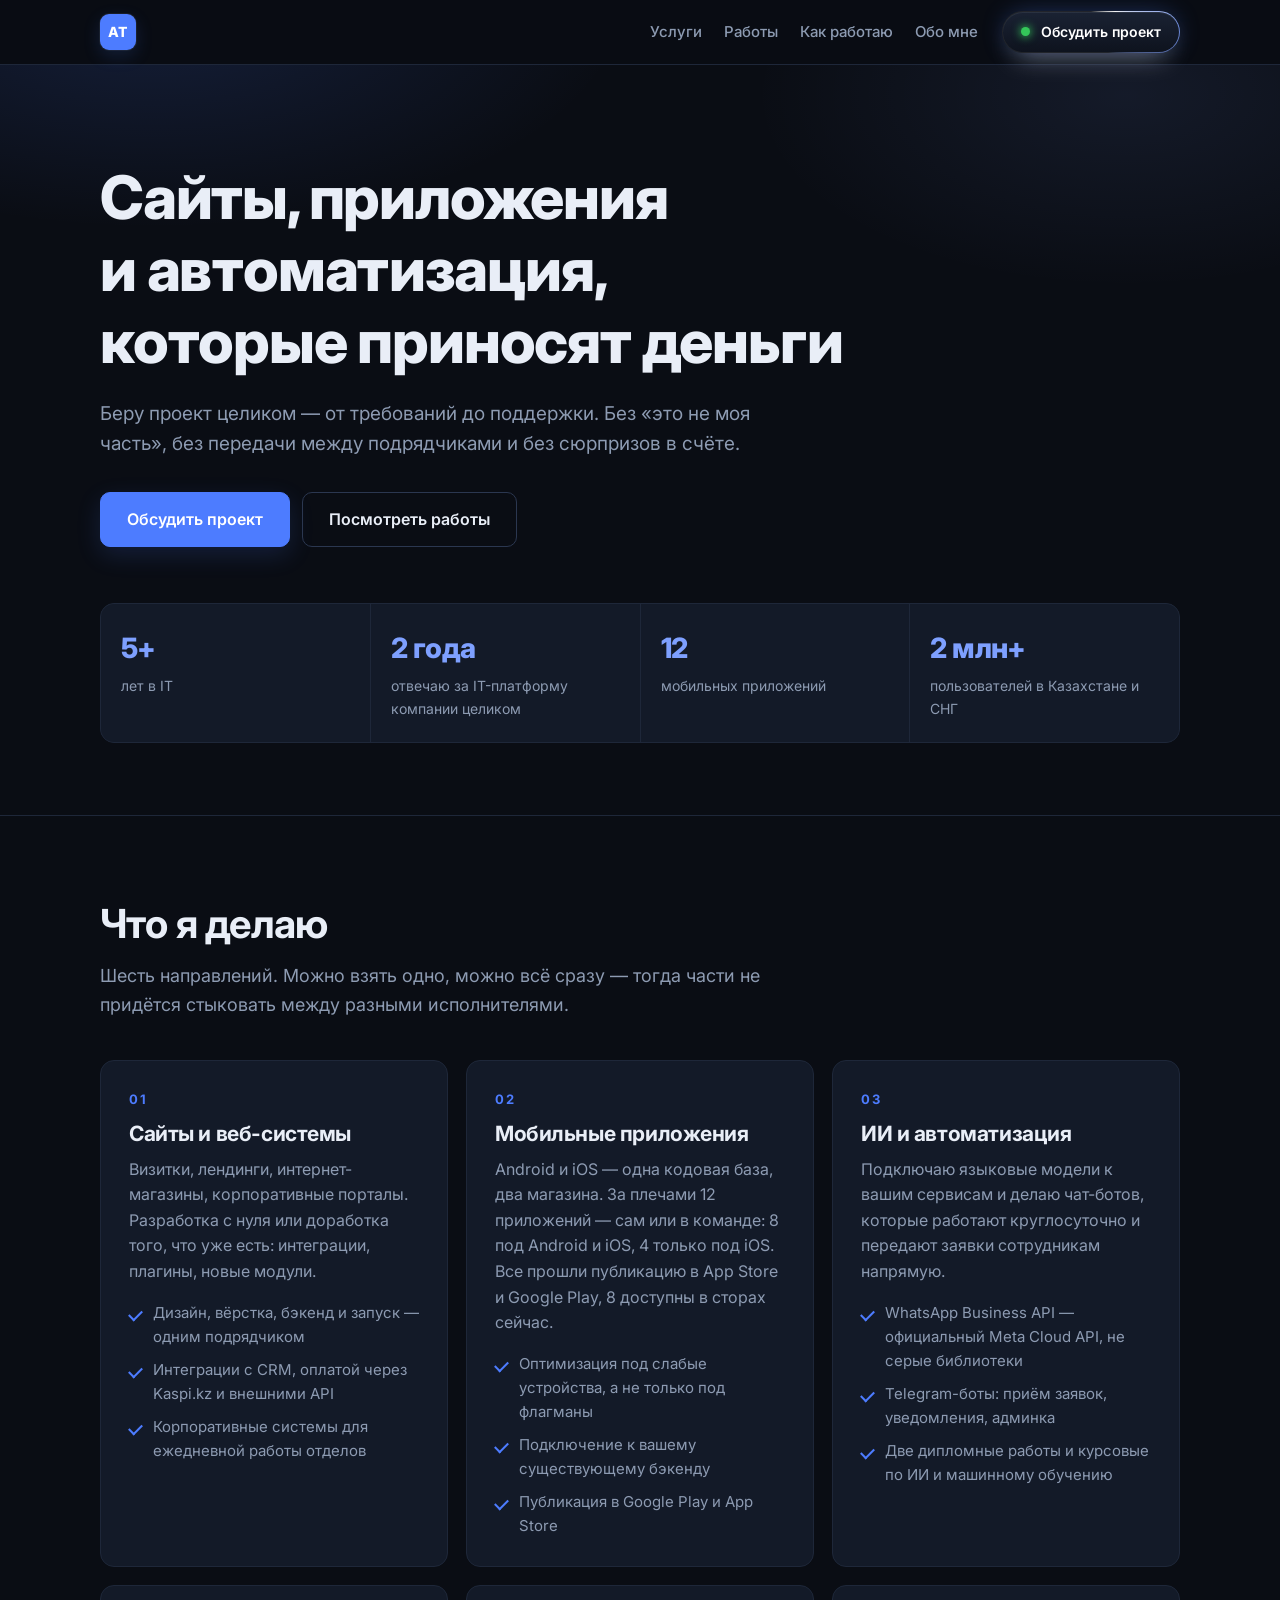
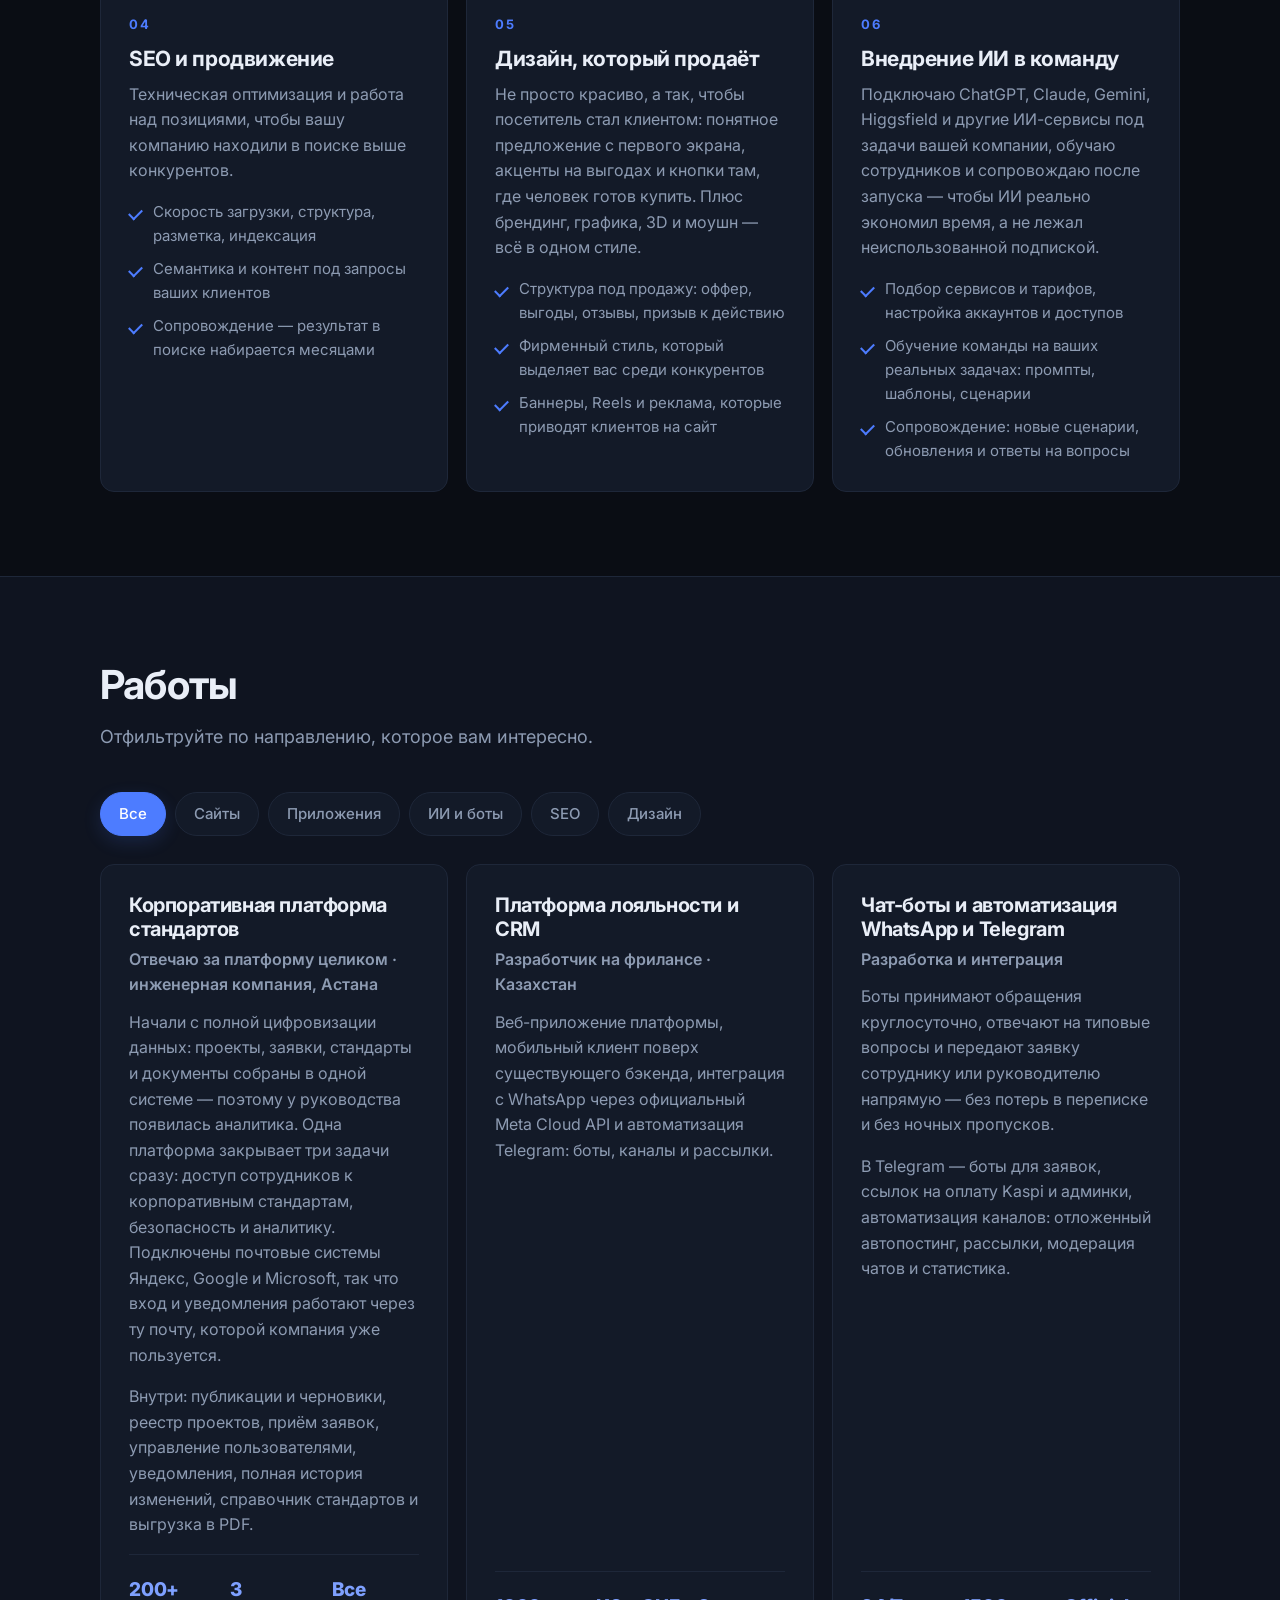
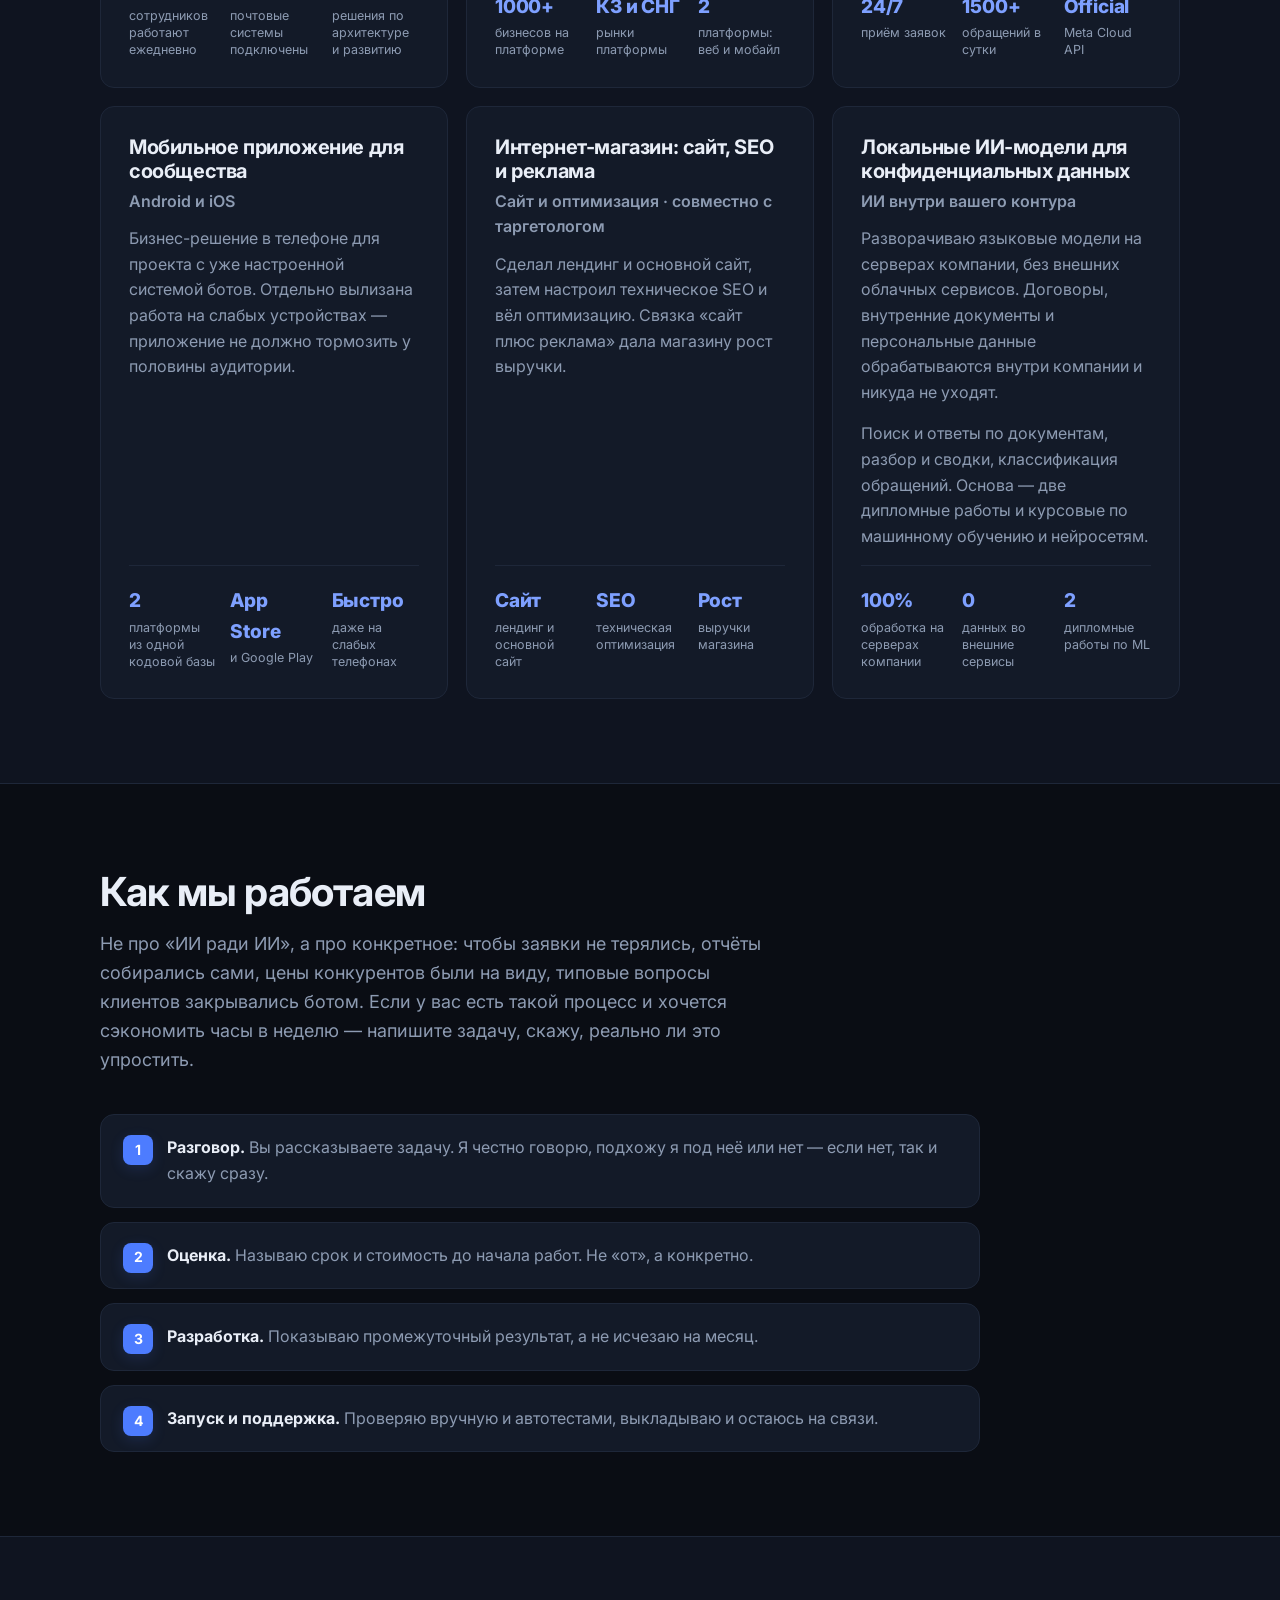
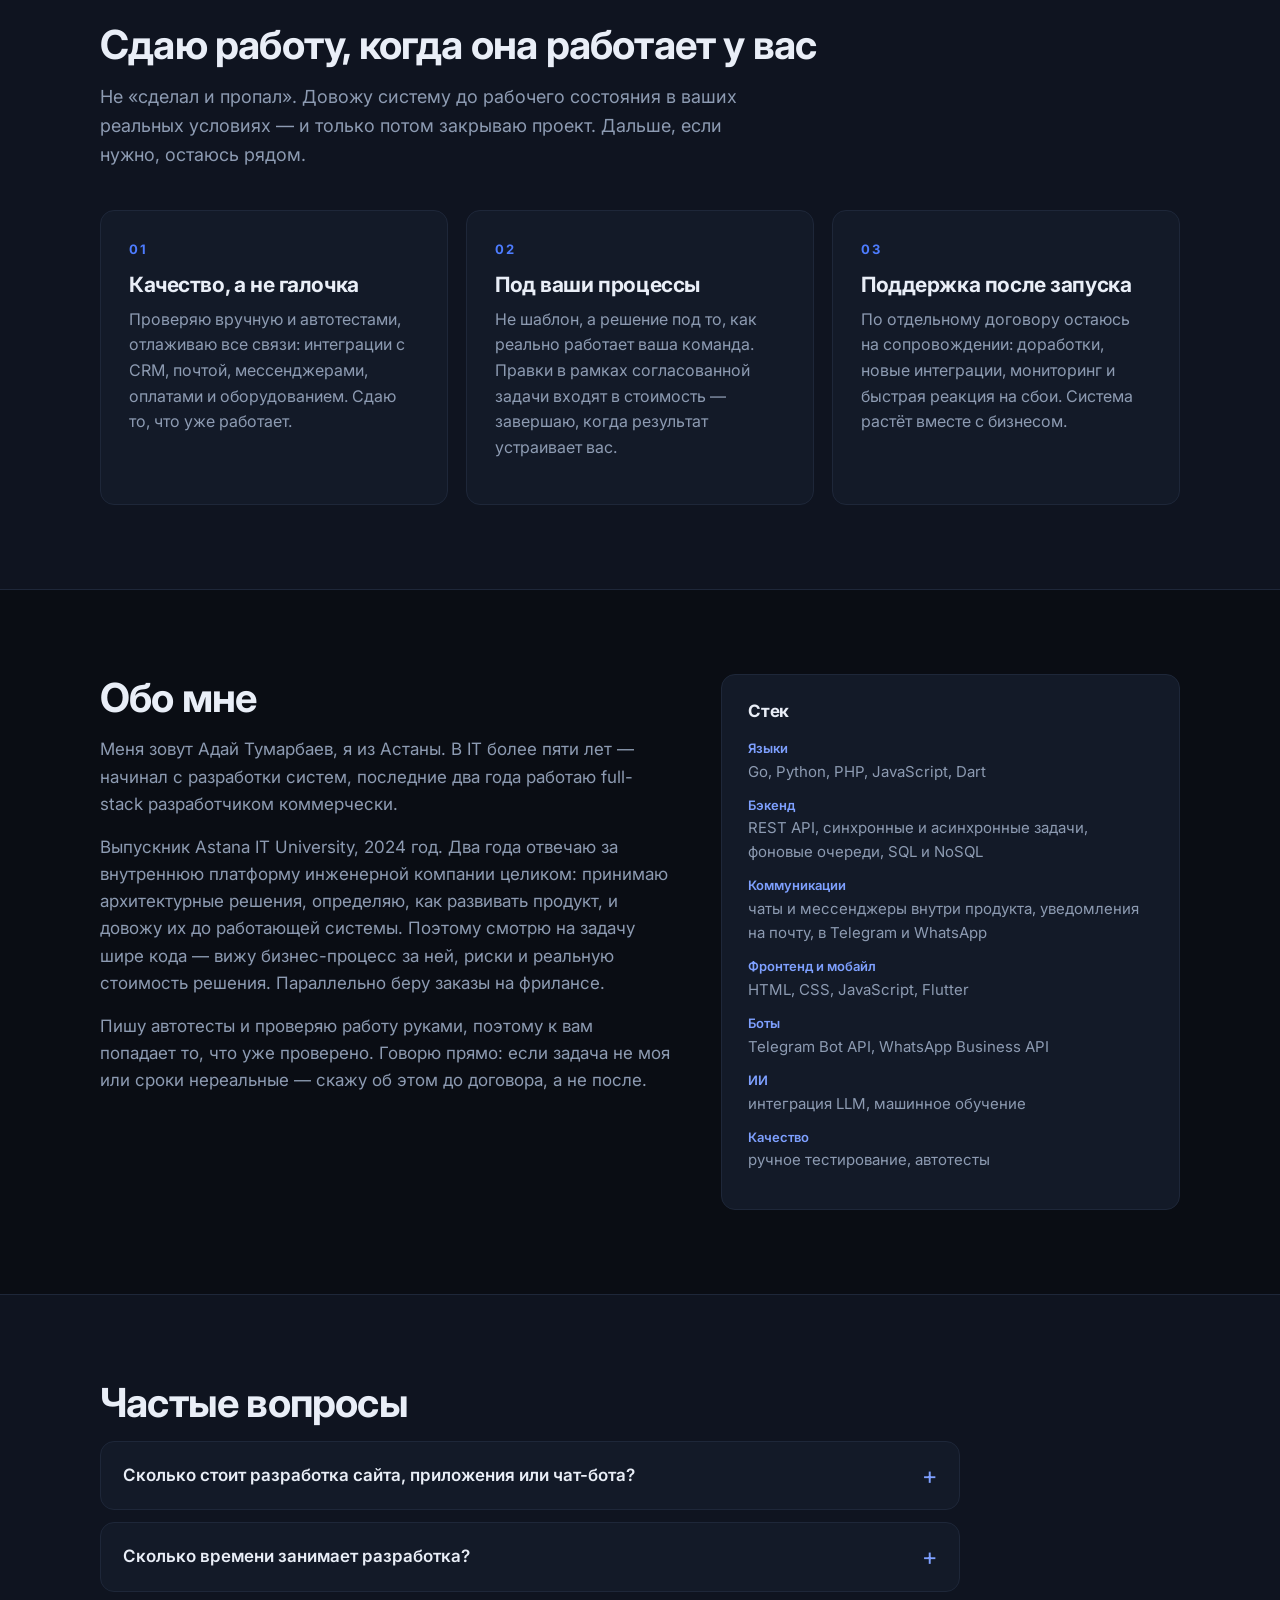
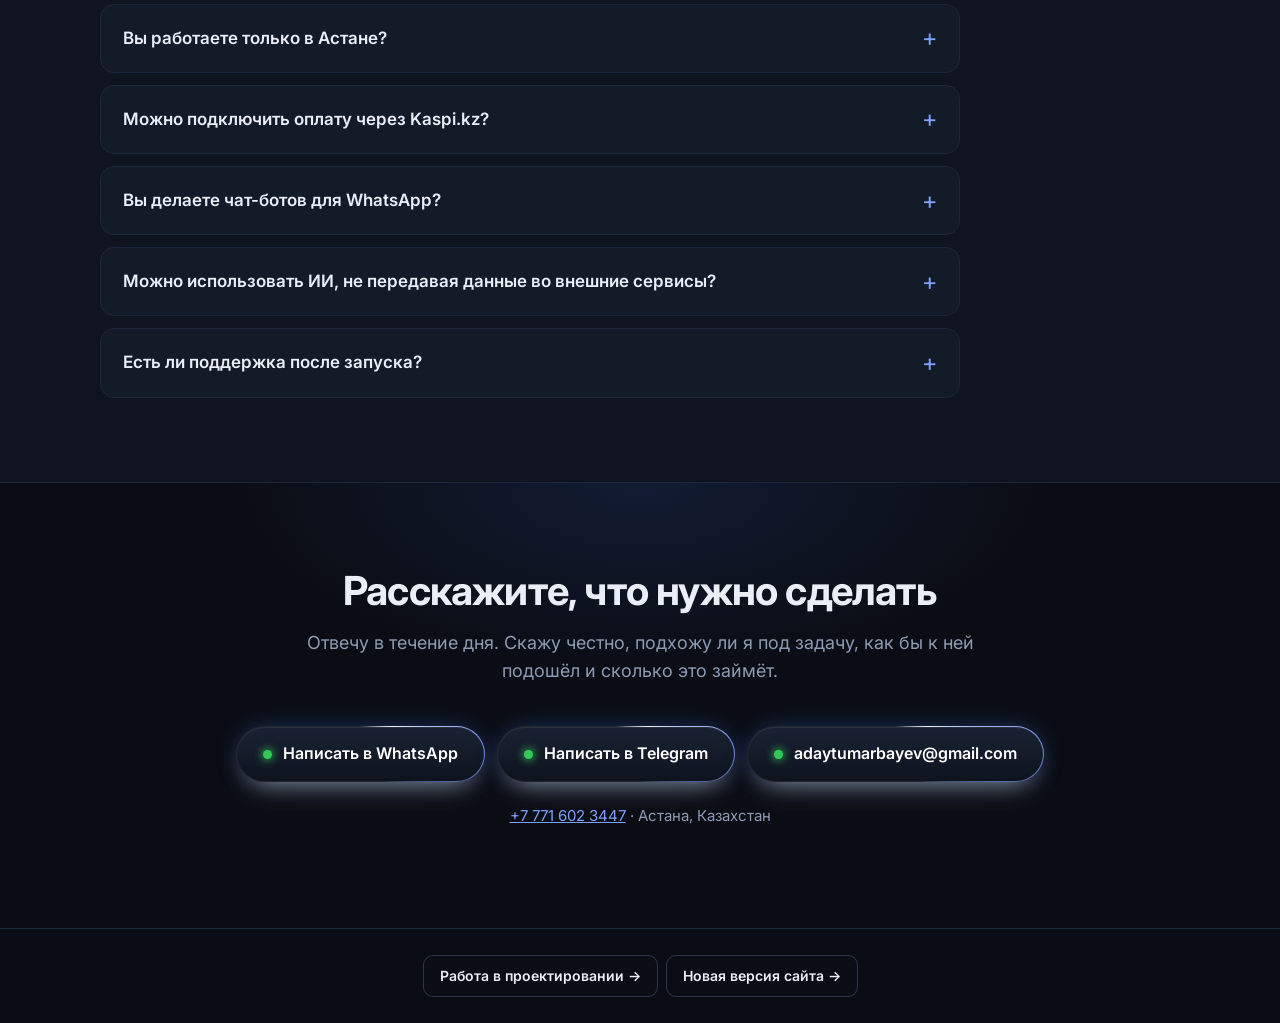
==== classic.html @ 46b7961d "Make the new design the main page; old main moves to /classic - index.html is now the new design, wi" ====
<!doctype html>
<html lang="ru">
<head>
<meta charset="utf-8">
<meta name="viewport" content="width=device-width, initial-scale=1">
<link rel="icon" href="favicon.svg" type="image/svg+xml">
<link rel="icon" href="favicon-32.png" type="image/png" sizes="32x32">
<link rel="apple-touch-icon" href="apple-touch-icon.png">
<title>Разработка сайтов, приложений и чат-ботов в Астане — Адай Тумарбаев</title>
<meta name="description" content="Разработка сайтов, мобильных приложений, чат-ботов WhatsApp и Telegram в Астане и по Казахстану. Автоматизация бизнеса, ИИ, оплата Kaspi.kz. Под ключ.">
<meta name="robots" content="noindex, follow">
<meta name="author" content="Адай Тумарбаев">
<link rel="canonical" href="https://tumarbaev.vercel.app/classic">
<meta property="og:type" content="website">
<meta property="og:locale" content="ru_RU">
<meta property="og:site_name" content="Адай Тумарбаев">
<meta property="og:url" content="https://tumarbaev.vercel.app/classic">
<meta property="og:title" content="Сайты, приложения и автоматизация для бизнеса — Адай Тумарбаев">
<meta property="og:description" content="Сайты, мобильные приложения, чат-боты WhatsApp и Telegram, ИИ и оплата Kaspi.kz. Астана и весь Казахстан.">
<meta property="og:image" content="https://tumarbaev.vercel.app/og-image.png">
<meta property="og:image:width" content="1200">
<meta property="og:image:height" content="630">
<meta name="twitter:card" content="summary_large_image">
<meta name="twitter:title" content="Сайты, приложения и автоматизация для бизнеса — Адай Тумарбаев">
<meta name="twitter:description" content="Сайты, мобильные приложения, чат-боты WhatsApp и Telegram, ИИ и оплата Kaspi.kz. Астана и весь Казахстан.">
<meta name="twitter:image" content="https://tumarbaev.vercel.app/og-image.png">
<meta name="theme-color" content="#0a0d14">
<link rel="preconnect" href="https://fonts.googleapis.com">
<link rel="preconnect" href="https://fonts.gstatic.com" crossorigin>
<link rel="preload" as="style" href="https://fonts.googleapis.com/css2?family=Inter:wght@400;500;600;700;800&display=swap" onload="this.onload=null;this.rel='stylesheet'">
<noscript><link rel="stylesheet" href="https://fonts.googleapis.com/css2?family=Inter:wght@400;500;600;700;800&display=swap"></noscript>
<link rel="stylesheet" href="styles.css">
</head>
<body data-contact="main">

<header class="nav">
  <div class="wrap nav__in">
    <a class="nav__logo" href="#top">АТ</a>
    <nav class="nav__links">
      <a href="#services">Услуги</a>
      <a href="#work">Работы</a>
      <a href="#process">Как работаю</a>
      <a href="#about">Обо мне</a>
    </nav>
    <a class="btn btn--sm btn--glow" href="#contact"><i class="live" aria-hidden="true"></i>Обсудить проект</a>
  </div>
</header>

<main id="top">

  <section class="hero">
    <div class="wrap">
      <h1 class="hero__h1" data-niche-title>Сайты, приложения и автоматизация,<br>которые приносят деньги</h1>
      <p class="hero__sub" data-niche-sub>
        Беру проект целиком — от требований до поддержки. Без «это не моя часть»,
        без передачи между подрядчиками и без сюрпризов в счёте.
      </p>
      <div class="hero__cta">
        <a class="btn" href="#contact">Обсудить проект</a>
        <a class="btn btn--ghost" href="#work">Посмотреть работы</a>
      </div>
      <ul class="facts">
        <li><strong>5+</strong><span>лет в IT</span></li>
        <li><strong>2 года</strong><span>отвечаю за IT-платформу компании целиком</span></li>
        <li><strong>12</strong><span>мобильных приложений</span></li>
        <li><strong>2 млн+</strong><span>пользователей в Казахстане и СНГ</span></li>
      </ul>
    </div>
  </section>

  <section class="section" id="services">
    <div class="wrap">
      <h2 class="h2">Что я делаю</h2>
      <p class="lead">Шесть направлений. Можно взять одно, можно всё сразу — тогда части не придётся стыковать между разными исполнителями.</p>

      <div class="cards">
        <article class="card">
          <div class="card__n">01</div>
          <h3>Сайты и веб-системы</h3>
          <p>Визитки, лендинги, интернет-магазины, корпоративные порталы. Разработка с нуля или доработка того, что уже есть: интеграции, плагины, новые модули.</p>
          <ul class="ticks">
            <li>Дизайн, вёрстка, бэкенд и запуск — одним подрядчиком</li>
            <li>Интеграции с CRM, оплатой через Kaspi.kz и внешними API</li>
            <li>Корпоративные системы для ежедневной работы отделов</li>
          </ul>
        </article>

        <article class="card">
          <div class="card__n">02</div>
          <h3>Мобильные приложения</h3>
          <p>Android и iOS — одна кодовая база, два магазина. За плечами 12 приложений — сам или в команде: 8 под Android и iOS, 4 только под iOS. Все прошли публикацию в App Store и Google Play, 8 доступны в сторах сейчас.</p>
          <ul class="ticks">
            <li>Оптимизация под слабые устройства, а не только под флагманы</li>
            <li>Подключение к вашему существующему бэкенду</li>
            <li>Публикация в Google Play и App Store</li>
          </ul>
        </article>

        <article class="card">
          <div class="card__n">03</div>
          <h3>ИИ и автоматизация</h3>
          <p>Подключаю языковые модели к вашим сервисам и делаю чат-ботов, которые работают круглосуточно и передают заявки сотрудникам напрямую.</p>
          <ul class="ticks">
            <li>WhatsApp Business API — официальный Meta Cloud API, не серые библиотеки</li>
            <li>Telegram-боты: приём заявок, уведомления, админка</li>
            <li>Две дипломные работы и курсовые по ИИ и машинному обучению</li>
          </ul>
        </article>

        <article class="card">
          <div class="card__n">04</div>
          <h3>SEO и продвижение</h3>
          <p>Техническая оптимизация и работа над позициями, чтобы вашу компанию находили в поиске выше конкурентов.</p>
          <ul class="ticks">
            <li>Скорость загрузки, структура, разметка, индексация</li>
            <li>Семантика и контент под запросы ваших клиентов</li>
            <li>Сопровождение — результат в поиске набирается месяцами</li>
          </ul>
        </article>

        <article class="card">
          <div class="card__n">05</div>
          <h3>Дизайн, который продаёт</h3>
          <p>Не просто красиво, а так, чтобы посетитель стал клиентом: понятное предложение с первого экрана, акценты на выгодах и кнопки там, где человек готов купить. Плюс брендинг, графика, 3D и моушн — всё в одном стиле.</p>
          <ul class="ticks">
            <li>Структура под продажу: оффер, выгоды, отзывы, призыв к действию</li>
            <li>Фирменный стиль, который выделяет вас среди конкурентов</li>
            <li>Баннеры, Reels и реклама, которые приводят клиентов на сайт</li>
          </ul>
        </article>

        <article class="card">
          <div class="card__n">06</div>
          <h3>Внедрение ИИ в команду</h3>
          <p>Подключаю ChatGPT, Claude, Gemini, Higgsfield и другие ИИ-сервисы под задачи вашей компании, обучаю сотрудников и сопровождаю после запуска — чтобы ИИ реально экономил время, а не лежал неиспользованной подпиской.</p>
          <ul class="ticks">
            <li>Подбор сервисов и тарифов, настройка аккаунтов и доступов</li>
            <li>Обучение команды на ваших реальных задачах: промпты, шаблоны, сценарии</li>
            <li>Сопровождение: новые сценарии, обновления и ответы на вопросы</li>
          </ul>
        </article>
      </div>
    </div>
  </section>

  <section class="section section--alt" id="work">
    <div class="wrap">
      <h2 class="h2">Работы</h2>
      <p class="lead">Отфильтруйте по направлению, которое вам интересно.</p>

      <div class="filters">
        <button class="chip is-on" data-filter="all">Все</button>
        <button class="chip" data-filter="web">Сайты</button>
        <button class="chip" data-filter="mobile">Приложения</button>
        <button class="chip" data-filter="ai">ИИ и боты</button>
        <button class="chip" data-filter="seo">SEO</button>
        <button class="chip" data-filter="design">Дизайн</button>
      </div>

      <div class="work" id="workGrid">

        <article class="proj" data-tags="web design">
          <h3>Корпоративная платформа стандартов</h3>
          <p class="proj__role">Отвечаю за платформу целиком · инженерная компания, Астана</p>
          <p>Начали с полной цифровизации данных: проекты, заявки, стандарты и документы собраны в одной системе — поэтому у руководства появилась аналитика. Одна платформа закрывает три задачи сразу: доступ сотрудников к корпоративным стандартам, безопасность и аналитику. Подключены почтовые системы Яндекс, Google и Microsoft, так что вход и уведомления работают через ту почту, которой компания уже пользуется.</p>
          <p>Внутри: публикации и черновики, реестр проектов, приём заявок, управление пользователями, уведомления, полная история изменений, справочник стандартов и выгрузка в PDF.</p>
          <div class="metrics">
            <div><b>200+</b><span>сотрудников работают ежедневно</span></div>
            <div><b>3</b><span>почтовые системы подключены</span></div>
            <div><b>Все</b><span>решения по архитектуре и развитию</span></div>
          </div>
        </article>

        <article class="proj" data-tags="web mobile ai">
          <h3>Платформа лояльности и CRM</h3>
          <p class="proj__role">Разработчик на фрилансе · Казахстан</p>
          <p>Веб-приложение платформы, мобильный клиент поверх существующего бэкенда, интеграция с WhatsApp через официальный Meta Cloud API и автоматизация Telegram: боты, каналы и рассылки.</p>
          <div class="metrics">
            <div><b>1000+</b><span>бизнесов на платформе</span></div>
            <div><b>КЗ и СНГ</b><span>рынки платформы</span></div>
            <div><b>2</b><span>платформы: веб и мобайл</span></div>
          </div>
        </article>

        <article class="proj" data-tags="ai web">
          <h3>Чат-боты и автоматизация WhatsApp и Telegram</h3>
          <p class="proj__role">Разработка и интеграция</p>
          <p>Боты принимают обращения круглосуточно, отвечают на типовые вопросы и передают заявку сотруднику или руководителю напрямую — без потерь в переписке и без ночных пропусков.</p>
          <p>В Telegram — боты для заявок, ссылок на оплату Kaspi и админки, автоматизация каналов: отложенный автопостинг, рассылки, модерация чатов и статистика.</p>
          <div class="metrics">
            <div><b>24/7</b><span>приём заявок</span></div>
            <div><b>1500+</b><span>обращений в сутки</span></div>
            <div><b>Official</b><span>Meta Cloud API</span></div>
          </div>
        </article>

        <article class="proj" data-tags="mobile">
          <h3>Мобильное приложение для сообщества</h3>
          <p class="proj__role">Android и iOS</p>
          <p>Бизнес-решение в телефоне для проекта с уже настроенной системой ботов. Отдельно вылизана работа на слабых устройствах — приложение не должно тормозить у половины аудитории.</p>
          <div class="metrics">
            <div><b>2</b><span>платформы из одной кодовой базы</span></div>
            <div><b>App Store</b><span>и Google Play</span></div>
            <div><b>Быстро</b><span>даже на слабых телефонах</span></div>
          </div>
        </article>

        <article class="proj" data-tags="web seo design">
          <h3>Интернет-магазин: сайт, SEO и реклама</h3>
          <p class="proj__role">Сайт и оптимизация · совместно с таргетологом</p>
          <p>Сделал лендинг и основной сайт, затем настроил техническое SEO и вёл оптимизацию. Связка «сайт плюс реклама» дала магазину рост выручки.</p>
          <div class="metrics">
            <div><b>Сайт</b><span>лендинг и основной сайт</span></div>
            <div><b>SEO</b><span>техническая оптимизация</span></div>
            <div><b>Рост</b><span>выручки магазина</span></div>
          </div>
        </article>

        <article class="proj" data-tags="ai">
          <h3>Локальные ИИ-модели для конфиденциальных данных</h3>
          <p class="proj__role">ИИ внутри вашего контура</p>
          <p>Разворачиваю языковые модели на серверах компании, без внешних облачных сервисов. Договоры, внутренние документы и персональные данные обрабатываются внутри компании и никуда не уходят.</p>
          <p>Поиск и ответы по документам, разбор и сводки, классификация обращений. Основа — две дипломные работы и курсовые по машинному обучению и нейросетям.</p>
          <div class="metrics">
            <div><b>100%</b><span>обработка на серверах компании</span></div>
            <div><b>0</b><span>данных во внешние сервисы</span></div>
            <div><b>2</b><span>дипломные работы по ML</span></div>
          </div>
        </article>

      </div>
      <p class="empty" id="emptyNote" hidden>По этому направлению работы пока не добавлены.</p>
    </div>
  </section>

  <section class="section" id="process">
    <div class="wrap">
      <h2 class="h2">Как мы работаем</h2>
      <p class="lead">Не про «ИИ ради ИИ», а про конкретное: чтобы заявки не терялись, отчёты собирались сами, цены конкурентов были на виду, типовые вопросы клиентов закрывались ботом. Если у вас есть такой процесс и хочется сэкономить часы в неделю — напишите задачу, скажу, реально ли это упростить.</p>
      <ol class="steps">
        <li><b>Разговор.</b> Вы рассказываете задачу. Я честно говорю, подхожу я под неё или нет — если нет, так и скажу сразу.</li>
        <li><b>Оценка.</b> Называю срок и стоимость до начала работ. Не «от», а конкретно.</li>
        <li><b>Разработка.</b> Показываю промежуточный результат, а не исчезаю на месяц.</li>
        <li><b>Запуск и поддержка.</b> Проверяю вручную и автотестами, выкладываю и остаюсь на связи.</li>
      </ol>
    </div>
  </section>

  <section class="section section--alt" id="quality">
    <div class="wrap">
      <h2 class="h2">Сдаю работу, когда она работает у вас</h2>
      <p class="lead">Не «сделал и пропал». Довожу систему до рабочего состояния в ваших реальных условиях — и только потом закрываю проект. Дальше, если нужно, остаюсь рядом.</p>
      <div class="cards">
        <article class="card">
          <div class="card__n">01</div>
          <h3>Качество, а не галочка</h3>
          <p>Проверяю вручную и автотестами, отлаживаю все связи: интеграции с CRM, почтой, мессенджерами, оплатами и оборудованием. Сдаю то, что уже работает.</p>
        </article>
        <article class="card">
          <div class="card__n">02</div>
          <h3>Под ваши процессы</h3>
          <p>Не шаблон, а решение под то, как реально работает ваша команда. Правки в рамках согласованной задачи входят в стоимость — завершаю, когда результат устраивает вас.</p>
        </article>
        <article class="card">
          <div class="card__n">03</div>
          <h3>Поддержка после запуска</h3>
          <p>По отдельному договору остаюсь на сопровождении: доработки, новые интеграции, мониторинг и быстрая реакция на сбои. Система растёт вместе с бизнесом.</p>
        </article>
      </div>
    </div>
  </section>

  <section class="section" id="about">
    <div class="wrap about">
      <div>
        <h2 class="h2">Обо мне</h2>
        <p>Меня зовут Адай Тумарбаев, я из Астаны. В IT более пяти лет — начинал с разработки систем, последние два года работаю full-stack разработчиком коммерчески.</p>
        <p>Выпускник Astana IT University, 2024 год. Два года отвечаю за внутреннюю платформу инженерной компании целиком: принимаю архитектурные решения, определяю, как развивать продукт, и довожу их до работающей системы. Поэтому смотрю на задачу шире кода — вижу бизнес-процесс за ней, риски и реальную стоимость решения. Параллельно беру заказы на фрилансе.</p>
        <p>Пишу автотесты и проверяю работу руками, поэтому к вам попадает то, что уже проверено. Говорю прямо: если задача не моя или сроки нереальные — скажу об этом до договора, а не после.</p>
      </div>
      <div class="stack">
        <h3>Стек</h3>
        <p class="stack__row"><b>Языки</b> Go, Python, PHP, JavaScript, Dart</p>
        <p class="stack__row"><b>Бэкенд</b> REST API, синхронные и асинхронные задачи, фоновые очереди, SQL и NoSQL</p>
        <p class="stack__row"><b>Коммуникации</b> чаты и мессенджеры внутри продукта, уведомления на почту, в Telegram и WhatsApp</p>
        <p class="stack__row"><b>Фронтенд и мобайл</b> HTML, CSS, JavaScript, Flutter</p>
        <p class="stack__row"><b>Боты</b> Telegram Bot API, WhatsApp Business API</p>
        <p class="stack__row"><b>ИИ</b> интеграция LLM, машинное обучение</p>
        <p class="stack__row"><b>Качество</b> ручное тестирование, автотесты</p>
      </div>
    </div>
  </section>

  <section class="section section--alt" id="faq">
    <div class="wrap">
      <h2 class="h2">Частые вопросы</h2>
      <div class="faq">
        <details class="faq__item">
          <summary>Сколько стоит разработка сайта, приложения или чат-бота?</summary>
          <p>Зависит от задачи. Конкретную стоимость и срок называю до начала работ — не «от», а точно. Напишите задачу в WhatsApp или Telegram, оценю в течение дня.</p>
        </details>
        <details class="faq__item">
          <summary>Сколько времени занимает разработка?</summary>
          <p>Срок называю вместе со стоимостью до старта. По ходу работы показываю промежуточный результат, а не исчезаю на месяц.</p>
        </details>
        <details class="faq__item">
          <summary>Вы работаете только в Астане?</summary>
          <p>Нет. Базируюсь в Астане, работаю с клиентами по всему Казахстану и СНГ удалённо.</p>
        </details>
        <details class="faq__item">
          <summary>Можно подключить оплату через Kaspi.kz?</summary>
          <p>Да. Делаю интеграцию с Kaspi: QR-код для оплаты на сайте — без очередей на кассе, или ссылку на оплату, которая на телефоне сразу открывает приложение Kaspi. Подходит для интернет-магазинов и Telegram-ботов.</p>
        </details>
        <details class="faq__item">
          <summary>Вы делаете чат-ботов для WhatsApp?</summary>
          <p>Да, через официальный WhatsApp Business API (Meta Cloud API), без серых библиотек и риска блокировки номера. Также делаю Telegram-ботов и автоматизацию каналов.</p>
        </details>
        <details class="faq__item">
          <summary>Можно использовать ИИ, не передавая данные во внешние сервисы?</summary>
          <p>Да. Разворачиваю локальные ИИ-модели на серверах компании: договоры, документы и персональные данные обрабатываются внутри и никуда не уходят.</p>
        </details>
        <details class="faq__item">
          <summary>Есть ли поддержка после запуска?</summary>
          <p>Да. По отдельному договору остаюсь на сопровождении: доработки, новые интеграции, мониторинг и быстрая реакция на сбои.</p>
        </details>
      </div>
    </div>
  </section>

  <section class="section cta" id="contact">
    <div class="wrap">
      <h2 class="h2">Расскажите, что нужно сделать</h2>
      <p class="lead">Отвечу в течение дня. Скажу честно, подхожу ли я под задачу, как бы к ней подошёл и сколько это займёт.</p>
      <div class="contacts">
        <a class="btn btn--glow" href="https://wa.me/77716023447"><i class="live" aria-hidden="true"></i>Написать в WhatsApp</a>
        <a class="btn btn--glow" href="https://t.me/aday_space"><i class="live" aria-hidden="true"></i>Написать в Telegram</a>
        <a class="btn btn--glow" href="mailto:adaytumarbayev@gmail.com"><i class="live" aria-hidden="true"></i>adaytumarbayev@gmail.com</a>
      </div>
      <p class="muted"><a href="tel:+77716023447">+7 771 602 3447</a> · Астана, Казахстан</p>
    </div>
  </section>

</main>

<footer class="foot foot--center">
  <div class="wrap"><a class="btn btn--ghost btn--sm" href="proektirovanie">Работа в проектировании →</a>&nbsp;&nbsp;<a class="btn btn--ghost btn--sm" href="/">Новая версия сайта →</a></div>
</footer>

<script src="app.js"></script>
<script src="contact.js"></script>
</body>
</html>
---- styles.css ----
:root{
  color-scheme: dark;

  --bg:#0a0d14;
  --bg-alt:#0f1420;
  --card:#131a28;
  --card-hi:#172033;

  --ink:#e9eef7;
  --ink-soft:#8d9bb2;

  --line:#1e2739;
  --line-hi:#2b3750;

  --accent:#4d7cff;
  --accent-soft:#7ea0ff;
  --accent-ink:#ffffff;
  --accent-glow:rgba(77,124,255,.16);

  --radius:14px;
  --wrap:1120px;
}

*{box-sizing:border-box}
html{scroll-behavior:smooth;scroll-padding-top:80px}
body{
  margin:0;
  background:var(--bg);
  color:var(--ink);
  font-family:Inter,system-ui,-apple-system,"Segoe UI",sans-serif;
  font-size:17px;
  line-height:1.6;
  -webkit-font-smoothing:antialiased;
  overflow-wrap:break-word;
}
h1,h2,h3,p,li,b,strong,span{overflow-wrap:anywhere}
a{color:inherit}
h1,h2,h3{line-height:1.2;letter-spacing:-.02em;margin:0}
p{margin:0 0 1rem}
ul,ol{margin:0;padding:0}
::selection{background:var(--accent);color:var(--accent-ink)}

.wrap{width:100%;max-width:var(--wrap);margin:0 auto;padding:0 20px}

/* nav */
.nav{
  position:sticky;top:0;z-index:50;
  background:rgba(10,13,20,.78);
  backdrop-filter:blur(14px);
  border-bottom:1px solid var(--line);
}
.nav__in{display:flex;align-items:center;gap:24px;height:64px}
.nav__logo{
  font-weight:800;letter-spacing:.04em;text-decoration:none;
  width:36px;height:36px;display:grid;place-items:center;
  background:var(--accent);color:var(--accent-ink);border-radius:9px;font-size:14px;
  box-shadow:0 0 0 1px rgba(255,255,255,.06), 0 6px 18px var(--accent-glow);
}
.nav__links{display:flex;gap:22px;margin-left:auto}
.nav__links a{text-decoration:none;color:var(--ink-soft);font-size:15px;font-weight:500;transition:color .15s ease}
.nav__links a:hover{color:var(--ink)}

/* buttons */
.btn{
  display:inline-block;padding:14px 26px;border-radius:10px;
  background:var(--accent);color:var(--accent-ink);
  text-decoration:none;font-weight:600;font-size:16px;
  border:1px solid var(--accent);
  box-shadow:0 8px 24px var(--accent-glow);
  transition:transform .16s ease, box-shadow .16s ease, background .16s ease;
}
.btn:hover{transform:translateY(-2px);background:#5d89ff;box-shadow:0 12px 30px rgba(77,124,255,.26)}
.btn--ghost{
  background:transparent;color:var(--ink);
  border-color:var(--line-hi);box-shadow:none;
}
.btn--ghost:hover{background:var(--card-hi);border-color:var(--accent);box-shadow:none}
.btn--sm{padding:9px 16px;font-size:14px;box-shadow:none}

/* glowing pill button with live dot */
@property --glow-a{syntax:"<angle>";initial-value:0deg;inherits:false}
.btn--glow,.btn--glow:hover{
  position:relative;display:inline-flex;align-items:center;justify-content:center;gap:11px;
  border-radius:999px;border:1.5px solid transparent;color:#fff;
  background:
    linear-gradient(180deg,#1a2233,#0e131e) padding-box,
    conic-gradient(from var(--glow-a),
      rgba(255,255,255,.10) 0deg,rgba(255,255,255,.95) 50deg,rgba(126,160,255,.9) 85deg,
      rgba(255,255,255,.10) 140deg,rgba(255,255,255,.10) 360deg) border-box;
  box-shadow:0 14px 28px -14px rgba(255,255,255,.55),0 0 26px -6px rgba(77,124,255,.45),inset 0 1px 0 rgba(255,255,255,.07);
  animation:glow-spin 3.2s linear infinite;
}
.btn--glow:hover{
  transform:translateY(-2px);
  box-shadow:0 18px 32px -14px rgba(255,255,255,.7),0 0 34px -4px rgba(77,124,255,.6),inset 0 1px 0 rgba(255,255,255,.1);
}
.btn--glow.btn--sm{padding:9px 18px}
@keyframes glow-spin{to{--glow-a:360deg}}
.live{
  flex:none;width:9px;height:9px;border-radius:50%;background:#34c759;
  box-shadow:0 0 8px 1px rgba(52,199,89,.9);animation:live 2s ease-out infinite;
}
@keyframes live{
  0%{box-shadow:0 0 0 0 rgba(52,199,89,.55),0 0 8px 1px rgba(52,199,89,.9)}
  70%{box-shadow:0 0 0 9px rgba(52,199,89,0),0 0 8px 1px rgba(52,199,89,.9)}
  100%{box-shadow:0 0 0 0 rgba(52,199,89,0),0 0 8px 1px rgba(52,199,89,.9)}
}

/* hero */
.hero{
  padding:96px 0 72px;
  background:
    radial-gradient(760px 360px at 12% -8%, rgba(77,124,255,.16), transparent 62%),
    radial-gradient(620px 320px at 88% 4%, rgba(126,160,255,.09), transparent 60%);
}
.hero__eyebrow{
  font-size:14px;font-weight:600;letter-spacing:.07em;text-transform:uppercase;
  color:var(--accent-soft);margin-bottom:18px;
}
.hero__h1{font-size:clamp(34px,5.4vw,60px);font-weight:800;margin-bottom:22px;text-wrap:balance}
.hero__sub{font-size:19px;color:var(--ink-soft);max-width:60ch;margin-bottom:32px}
.hero__cta{display:flex;gap:12px;flex-wrap:wrap;margin-bottom:56px}

.facts{
  display:grid;grid-template-columns:repeat(4,1fr);gap:1px;
  background:var(--line);border:1px solid var(--line);border-radius:var(--radius);overflow:hidden;
  list-style:none;
}
.facts li{background:var(--card);padding:22px 20px;display:flex;flex-direction:column;gap:4px;min-width:0}
.facts strong{font-size:28px;font-weight:800;letter-spacing:-.02em;color:var(--accent-soft)}
.facts span{font-size:14px;color:var(--ink-soft)}

/* sections */
.section{padding:84px 0;border-top:1px solid var(--line)}
.section--alt{background:var(--bg-alt)}
.h2{font-size:clamp(27px,3.4vw,40px);font-weight:700;margin-bottom:14px}
.lead{font-size:18px;color:var(--ink-soft);max-width:62ch;margin-bottom:40px}

/* service cards */
.cards{display:grid;grid-template-columns:repeat(auto-fit,minmax(310px,1fr));gap:18px}
.card{
  background:var(--card);border:1px solid var(--line);border-radius:var(--radius);
  padding:28px;min-width:0;
  transition:border-color .2s ease, transform .2s ease, background .2s ease;
}
.card:hover{border-color:var(--accent);transform:translateY(-3px);background:var(--card-hi)}
.card__n{font-size:13px;font-weight:700;color:var(--accent);letter-spacing:.12em;margin-bottom:12px}
.card h3{font-size:21px;margin-bottom:10px}
.card p{color:var(--ink-soft);font-size:16px}
.card p a{color:var(--accent-soft);text-underline-offset:3px}
.ticks{list-style:none;display:flex;flex-direction:column;gap:9px;margin-top:16px}
.ticks li{position:relative;padding-left:24px;font-size:15px;color:var(--ink-soft)}
.ticks li::before{
  content:"";position:absolute;left:0;top:9px;width:11px;height:6px;
  border-left:2px solid var(--accent);border-bottom:2px solid var(--accent);
  transform:rotate(-45deg);
}

/* filters */
.filters{display:flex;gap:9px;flex-wrap:wrap;margin-bottom:28px}
.chip{
  font:inherit;font-size:15px;font-weight:500;cursor:pointer;
  padding:9px 18px;border-radius:999px;
  background:var(--card);color:var(--ink-soft);
  border:1px solid var(--line);
  transition:all .16s ease;
}
.chip:hover{color:var(--ink);border-color:var(--line-hi)}
.chip.is-on{
  background:var(--accent);color:var(--accent-ink);border-color:var(--accent);
  box-shadow:0 6px 18px var(--accent-glow);
}

/* projects */
.work{display:grid;grid-template-columns:repeat(auto-fit,minmax(330px,1fr));gap:18px}
.proj{
  background:var(--card);border:1px solid var(--line);border-radius:var(--radius);
  padding:28px;display:flex;flex-direction:column;min-width:0;
  transition:border-color .2s ease, transform .2s ease;
}
.proj[hidden]{display:none}
.proj:hover{border-color:var(--line-hi);transform:translateY(-2px)}
.proj h3{font-size:20px;margin-bottom:6px}
.proj__role{font-size:14px;color:var(--accent-soft);font-weight:600;margin-bottom:12px}
.proj p{color:var(--ink-soft);font-size:16px}
.metrics{
  display:grid;grid-template-columns:repeat(auto-fit,minmax(86px,1fr));gap:14px;
  margin-top:auto;padding-top:20px;border-top:1px solid var(--line);
}
.metrics>div{min-width:0}
.metrics b{
  display:block;font-size:19px;font-weight:800;letter-spacing:-.01em;
  color:var(--accent-soft);overflow-wrap:anywhere;hyphens:auto;
}
.metrics span{font-size:12.5px;color:var(--ink-soft);line-height:1.35;display:block;margin-top:3px}
.empty{color:var(--ink-soft);padding:28px 0}

/* quotes */
.quotes{display:grid;grid-template-columns:repeat(auto-fit,minmax(300px,1fr));gap:18px}
.quote{
  margin:0;background:var(--card);border:1px solid var(--line);border-radius:var(--radius);
  padding:28px;display:flex;flex-direction:column;gap:18px;min-width:0;
}
.quote blockquote{margin:0;color:var(--ink);font-size:16px;line-height:1.6}
.quote blockquote::before{content:"\201C";display:block;font-size:44px;line-height:.6;color:var(--accent);margin-bottom:10px}
.quote figcaption{margin-top:auto;padding-top:16px;border-top:1px solid var(--line)}
.quote figcaption b{display:block;font-size:15px}
.quote figcaption span{font-size:13.5px;color:var(--ink-soft)}

/* faq */
.faq{display:grid;gap:12px;max-width:860px}
.faq__item{background:var(--card);border:1px solid var(--line);border-radius:var(--radius);transition:border-color .2s ease}
.faq__item[open]{border-color:var(--line-hi)}
.faq__item summary{
  list-style:none;cursor:pointer;padding:20px 56px 20px 22px;position:relative;
  font-weight:600;font-size:17px;color:var(--ink);
}
.faq__item summary::-webkit-details-marker{display:none}
.faq__item summary::after{
  content:"+";position:absolute;right:22px;top:50%;transform:translateY(-50%);
  font-size:24px;font-weight:400;color:var(--accent-soft);transition:transform .2s ease;
}
.faq__item[open] summary::after{transform:translateY(-50%) rotate(45deg)}
.faq__item p{margin:0;padding:0 22px 20px;color:var(--ink-soft);font-size:16px}

/* process */
.steps{list-style:none;counter-reset:s;display:grid;gap:14px;max-width:80ch}
.steps li{
  counter-increment:s;position:relative;padding:20px 20px 20px 66px;
  background:var(--card);border:1px solid var(--line);border-radius:var(--radius);
  color:var(--ink-soft);font-size:16px;
}
.steps li::before{
  content:counter(s);position:absolute;left:22px;top:20px;
  width:30px;height:30px;display:grid;place-items:center;
  background:var(--accent);color:var(--accent-ink);
  border-radius:8px;font-weight:700;font-size:14px;
  box-shadow:0 4px 14px var(--accent-glow);
}
.steps b{color:var(--ink)}

/* about */
.about{display:grid;grid-template-columns:1.25fr 1fr;gap:48px;align-items:start}
.about p{color:var(--ink-soft)}
.stack{background:var(--card);border:1px solid var(--line);border-radius:var(--radius);padding:26px}
.stack h3{font-size:17px;margin-bottom:16px}
.stack__row{font-size:15px;color:var(--ink-soft);margin-bottom:11px}
.stack__row b{display:block;color:var(--accent-soft);font-size:13px;font-weight:600;margin-bottom:1px}

/* cta */
.cta{
  text-align:center;
  background:
    radial-gradient(640px 300px at 50% 0%, rgba(77,124,255,.13), transparent 64%);
}
.cta .lead{margin-left:auto;margin-right:auto}
.contacts{display:flex;gap:12px;justify-content:center;flex-wrap:wrap;margin-bottom:22px}
.muted{color:var(--ink-soft);font-size:15px}
.muted a{color:var(--accent-soft)}

.foot{border-top:1px solid var(--line);padding:26px 0;color:var(--ink-soft);font-size:14px}
.foot--center{text-align:center}

@media (max-width:860px){
  .about{grid-template-columns:1fr;gap:32px}
  .facts{grid-template-columns:repeat(2,1fr)}
  .nav__links{display:none}
  .hero{padding:64px 0 52px}
  .section{padding:62px 0}
}
@media (max-width:460px){
  .facts{grid-template-columns:1fr}
  .metrics{grid-template-columns:1fr;gap:10px}
  .hero__cta .btn,.contacts .btn{width:100%;text-align:center}
}
@media (prefers-reduced-motion:reduce){
  html{scroll-behavior:auto}
  *{transition:none !important}
  .btn--glow,.live{animation:none}
}
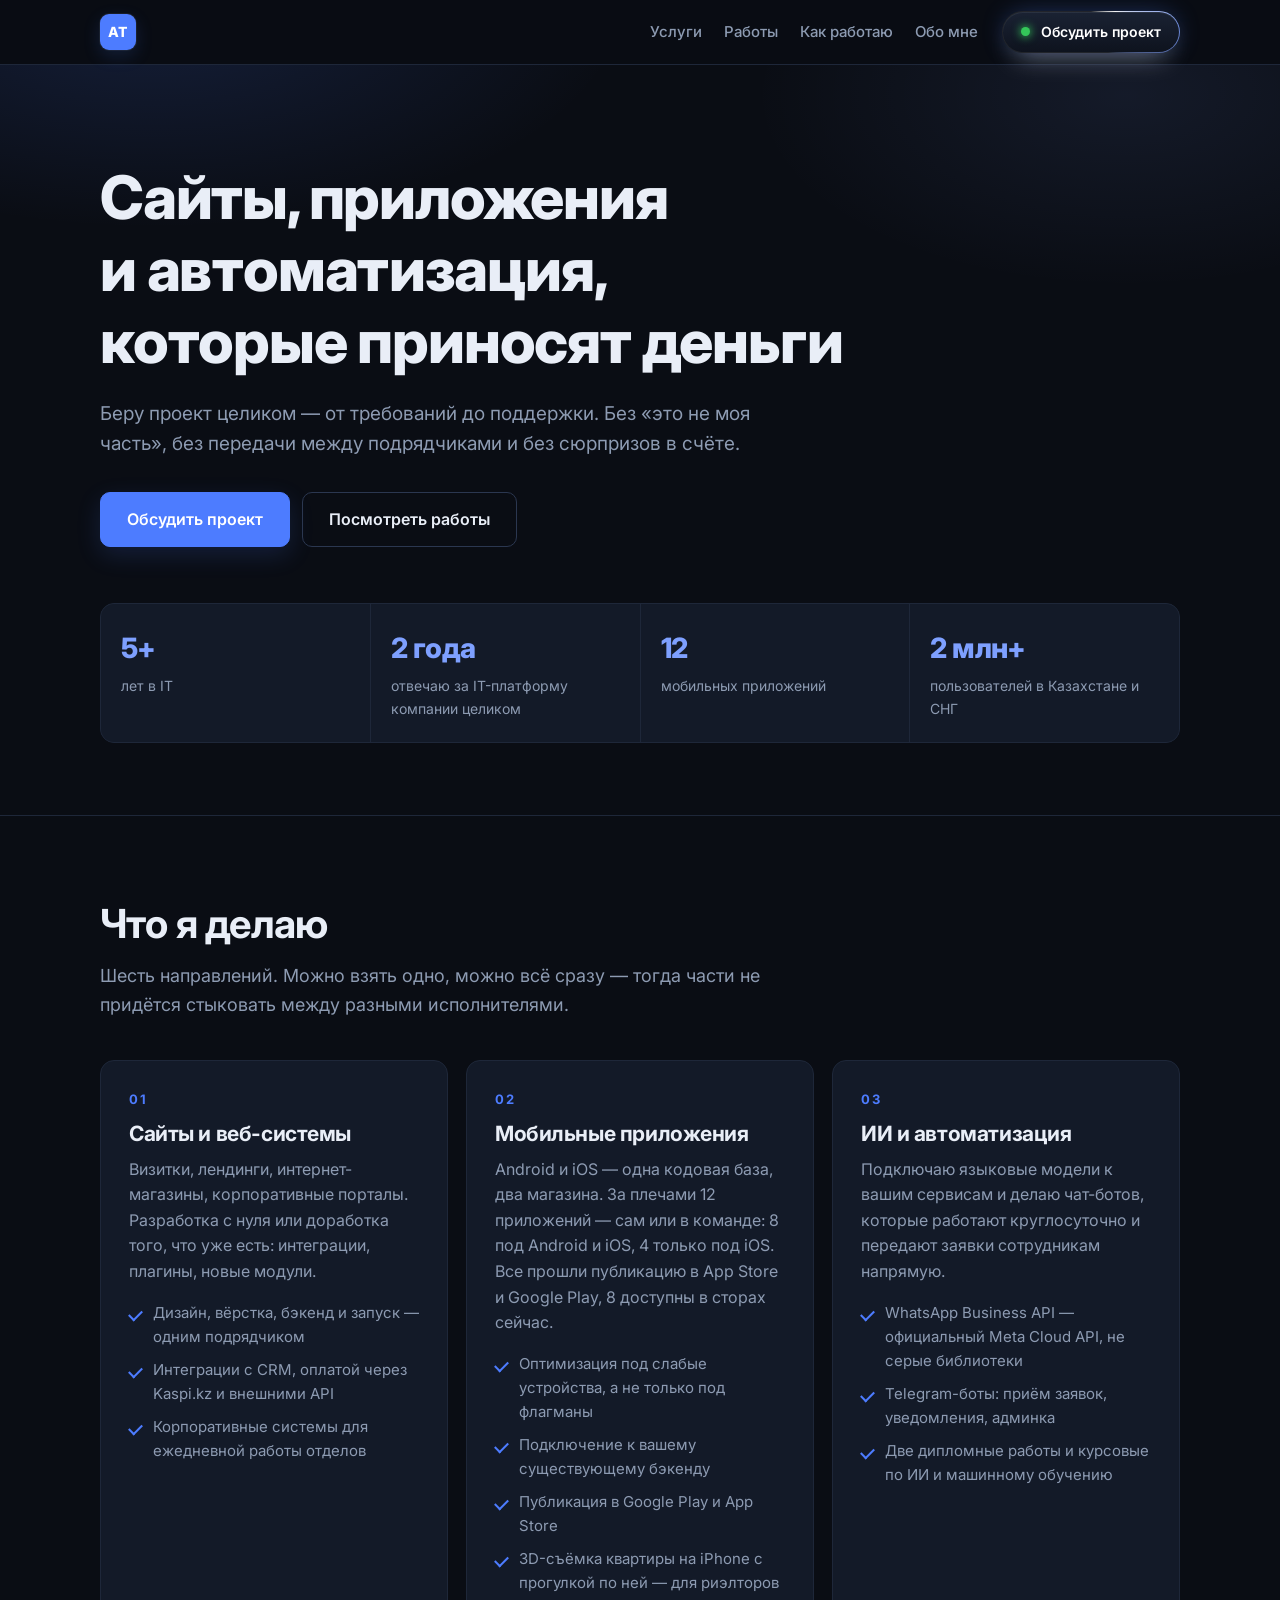
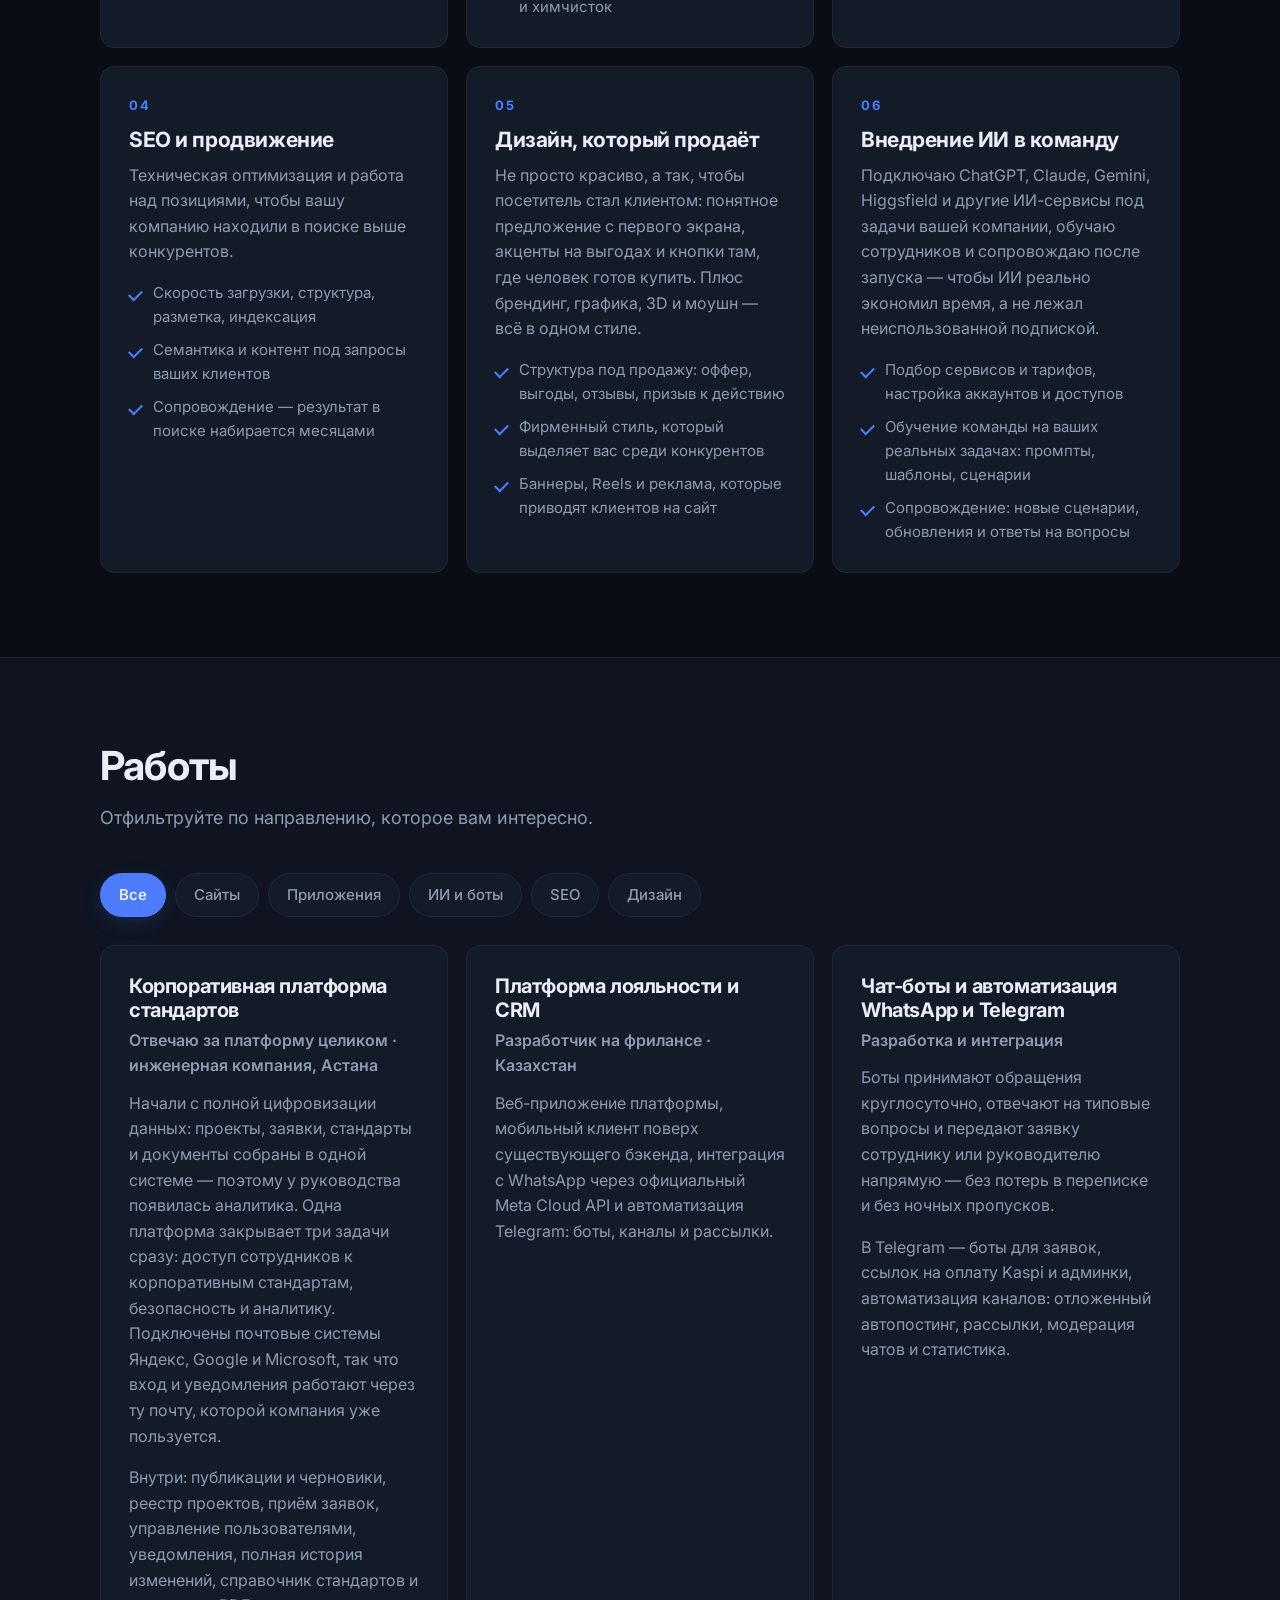
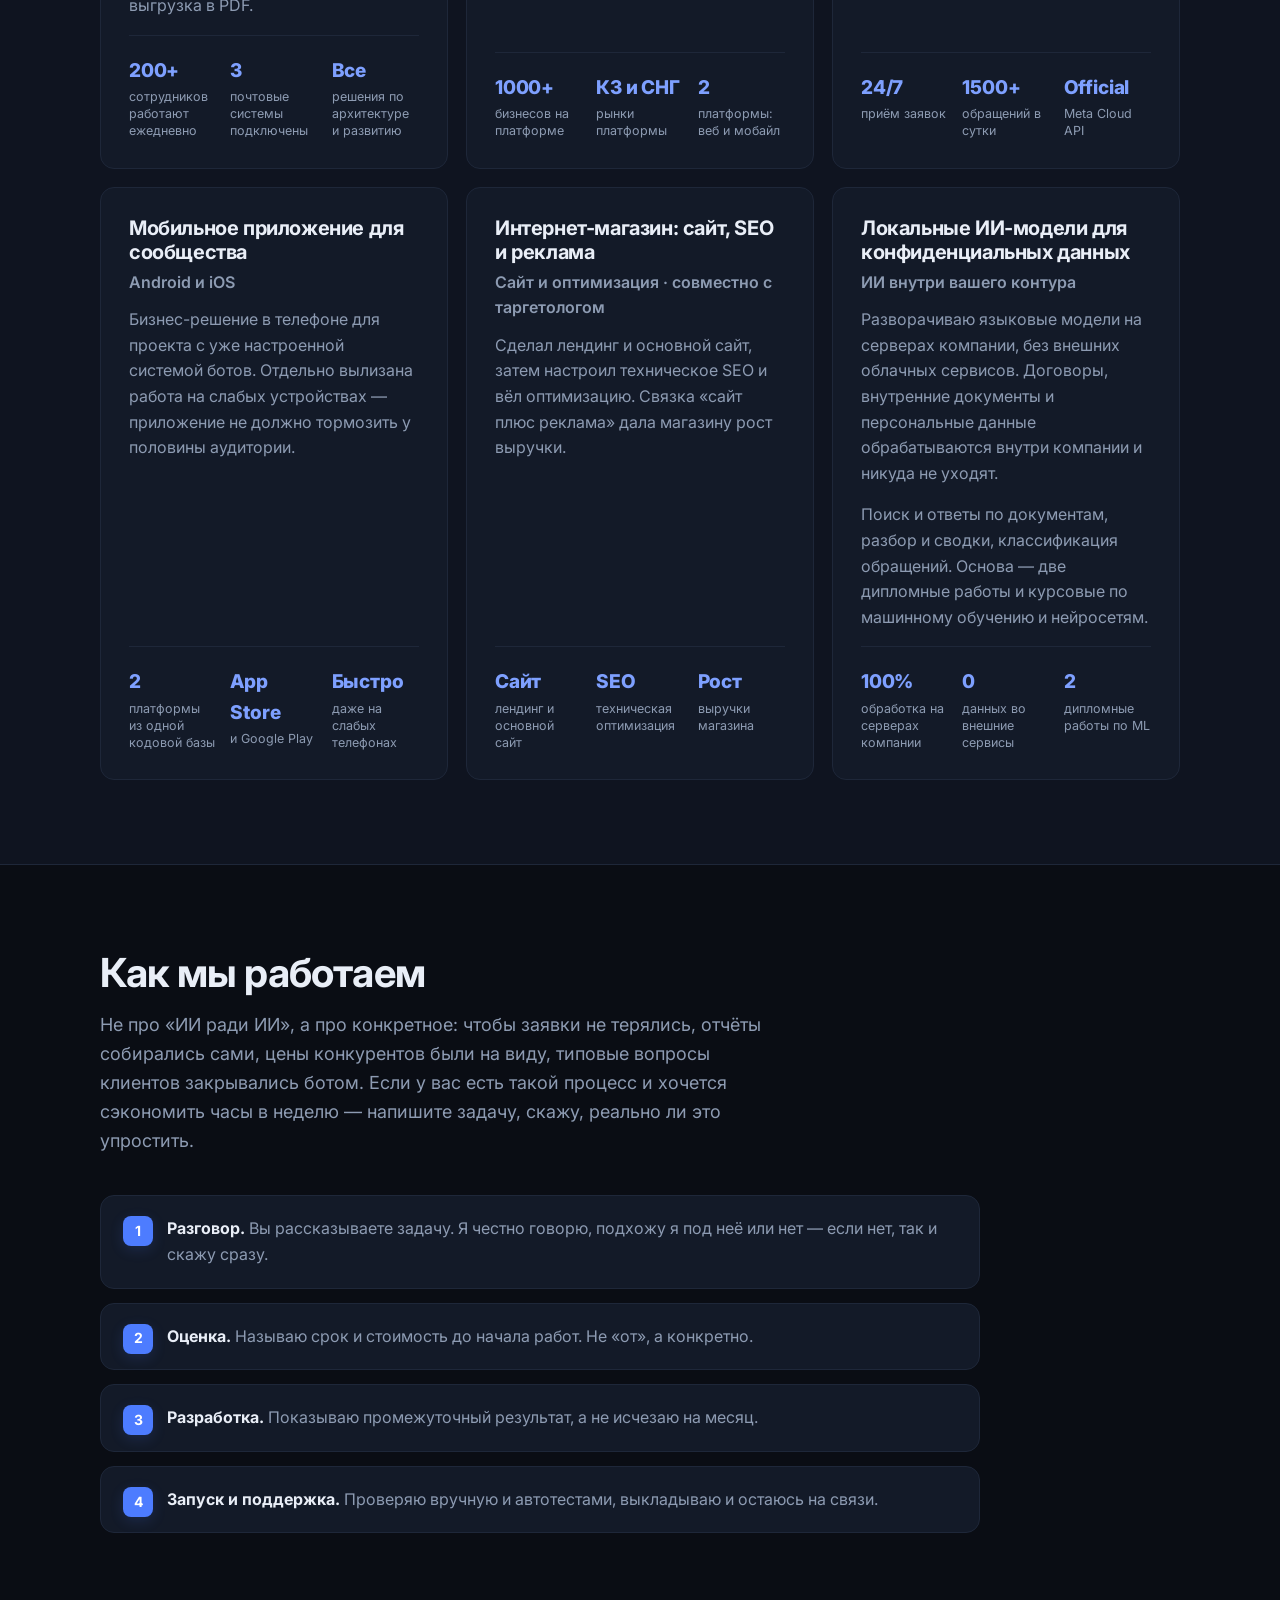
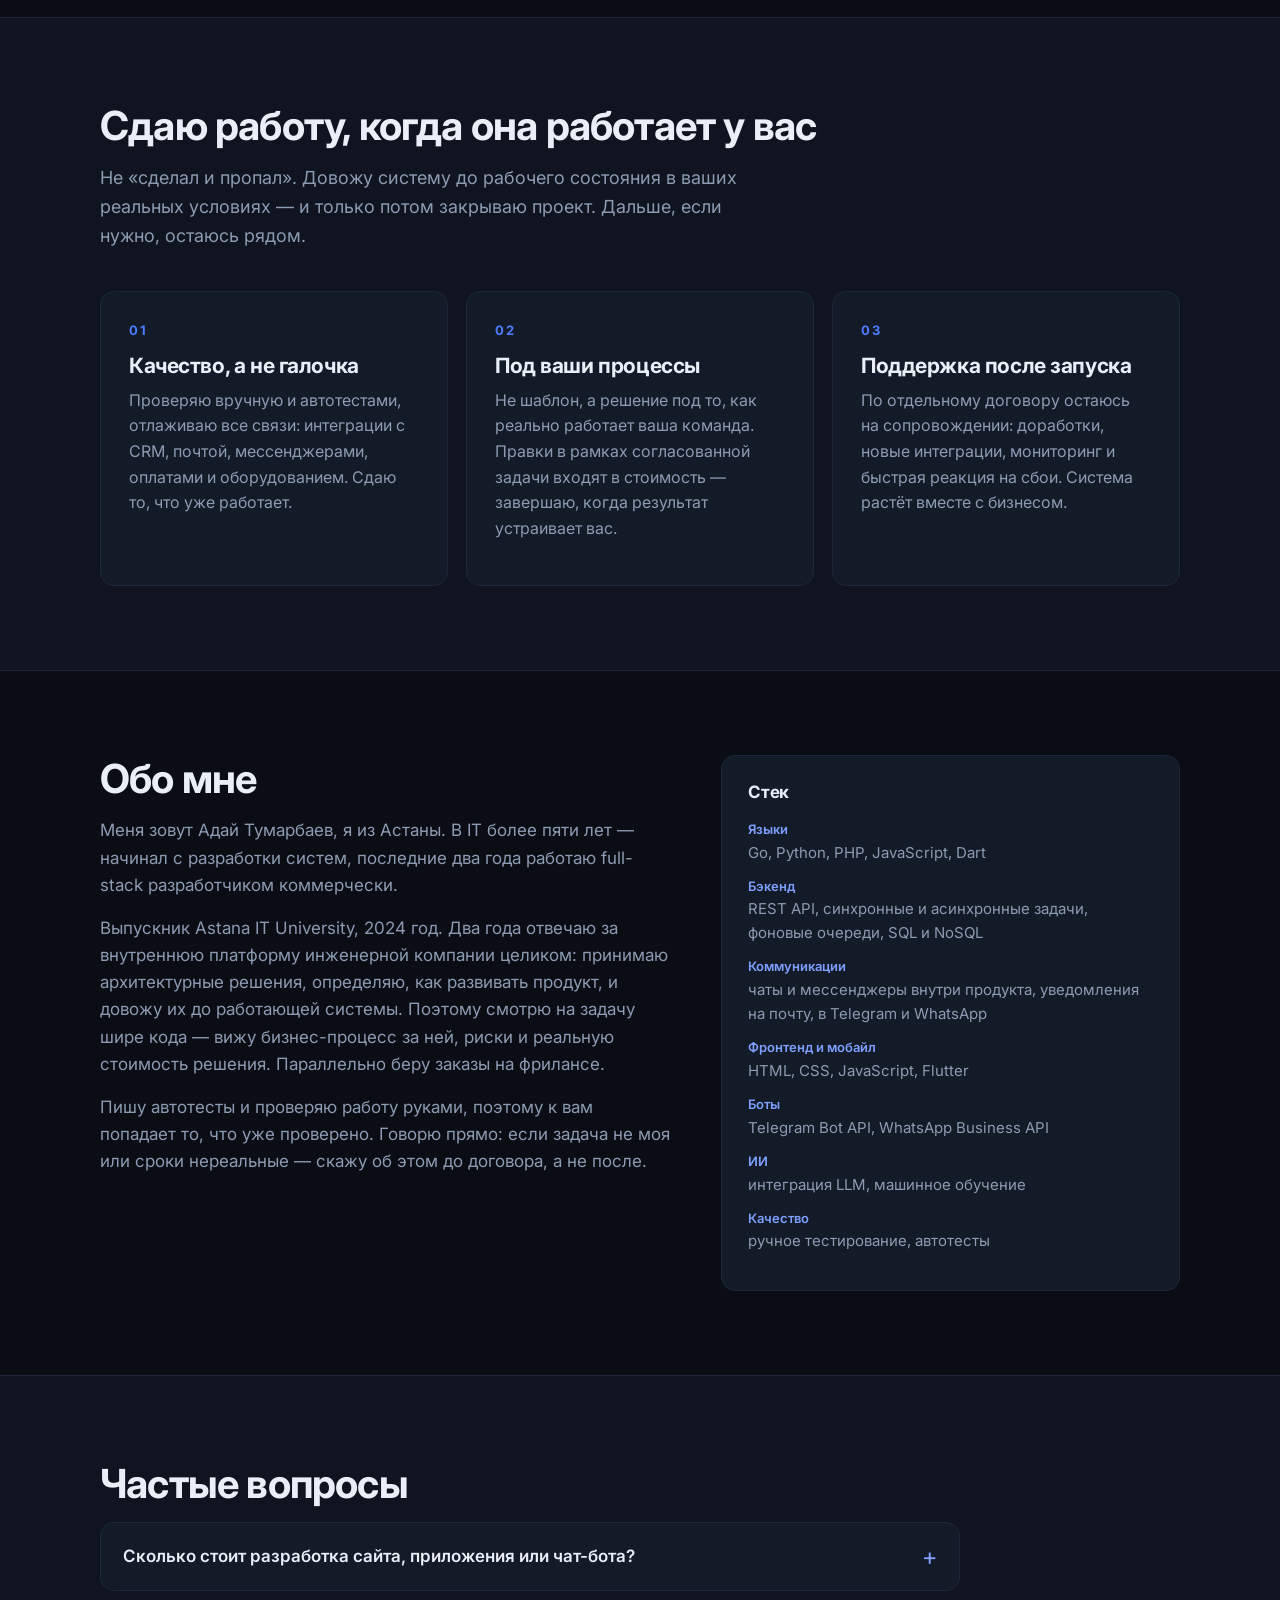
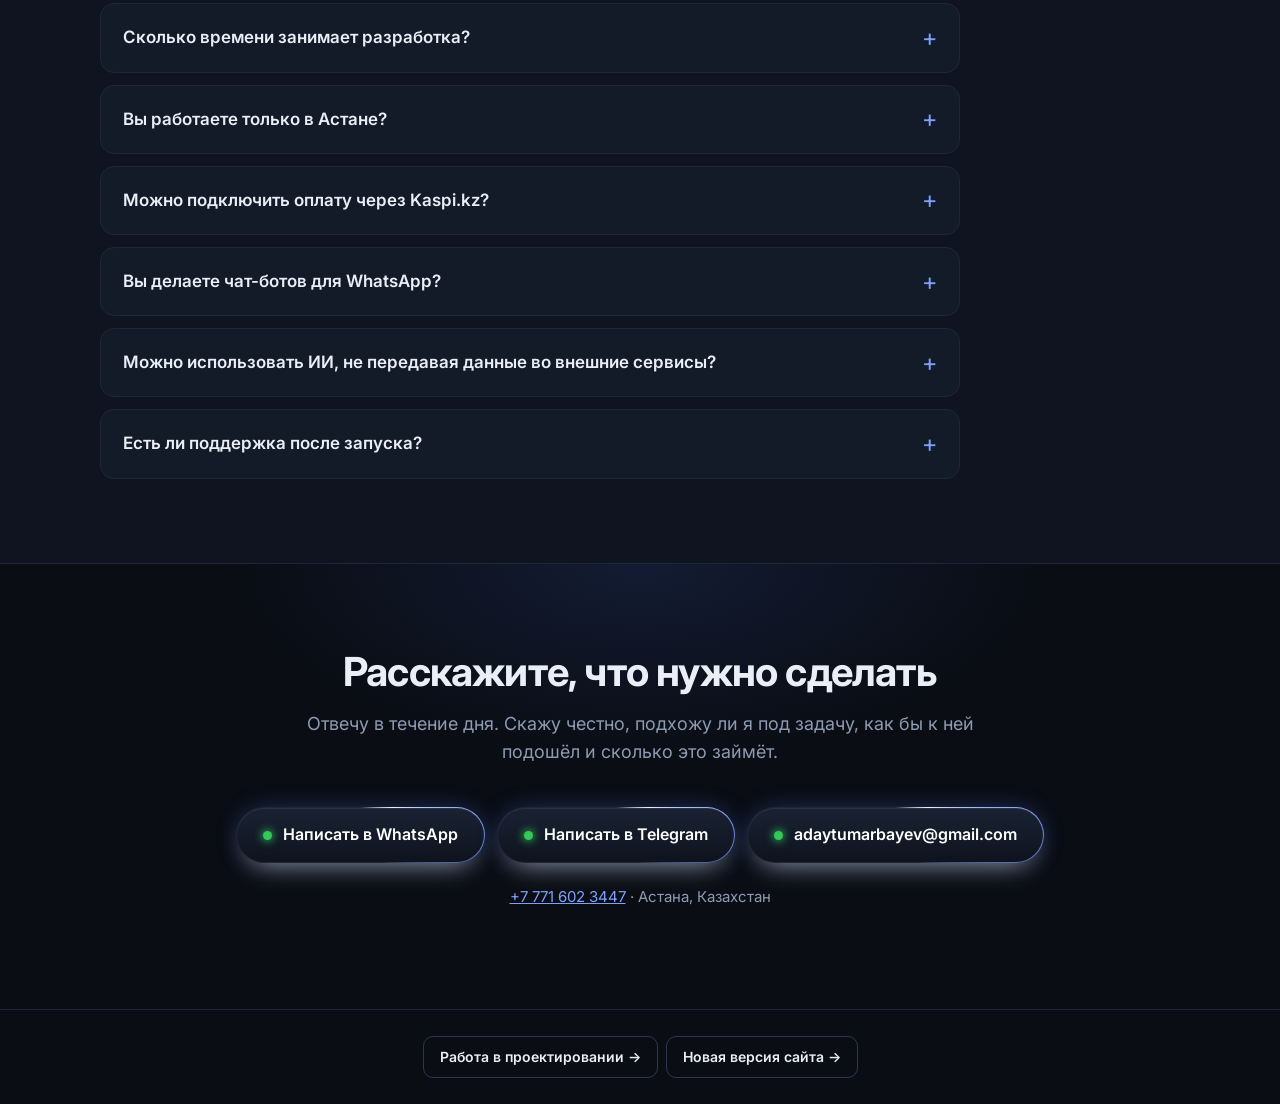
==== commit d8dbd8d5: "Mobile apps: add 3D room capture on iPhone for realtors and cleaning Co-Authored-By: Claude Opus 5.5" ====
--- a/classic.html
+++ b/classic.html
@@ -93,6 +93,7 @@
             <li>Оптимизация под слабые устройства, а не только под флагманы</li>
             <li>Подключение к вашему существующему бэкенду</li>
             <li>Публикация в Google Play и App Store</li>
+            <li>3D-съёмка квартиры на iPhone с прогулкой по ней — для риэлторов и химчисток</li>
           </ul>
         </article>
 
